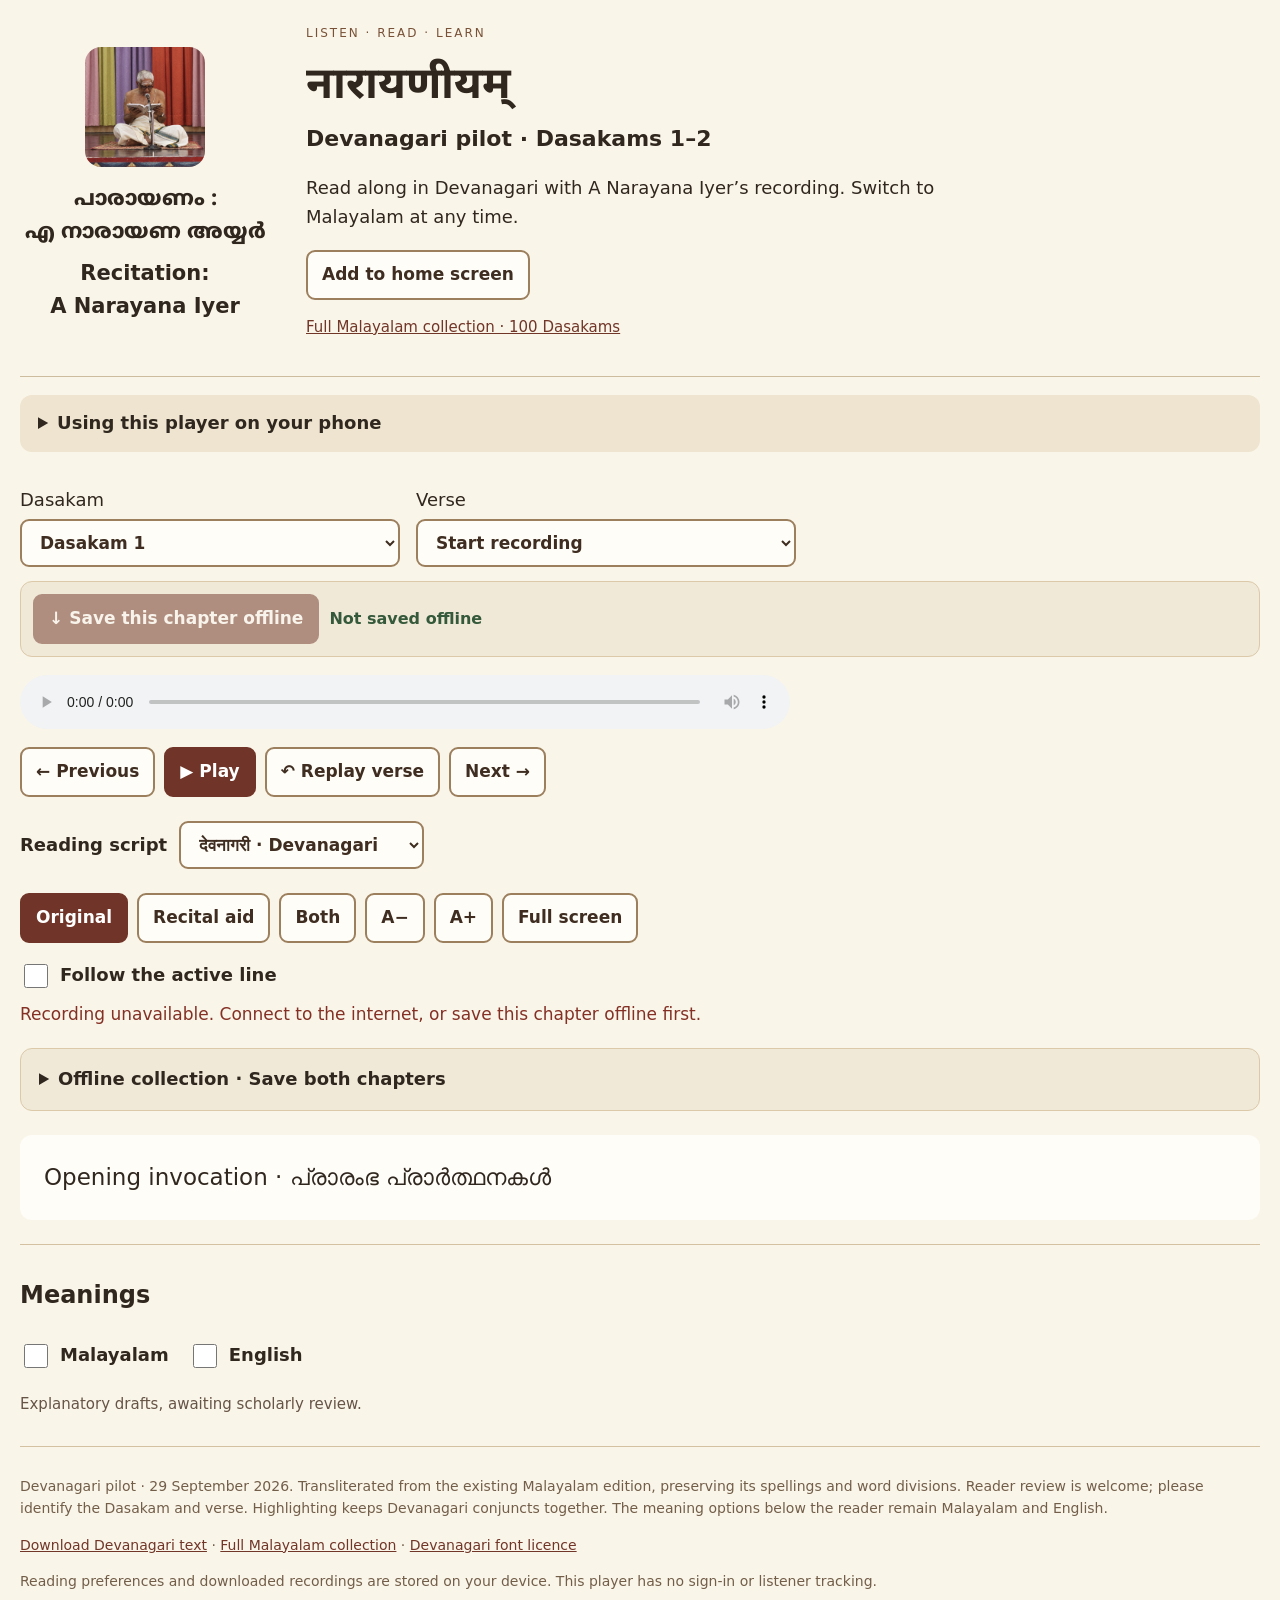
==== devanagari/index.html @ c6fc0608 "Add Devanagari read-along pilot for Dasakams 1 and 2" ====
<!doctype html>
<html lang="en"><head><meta charset="utf-8"><meta name="viewport" content="width=device-width,initial-scale=1,viewport-fit=cover"><meta name="theme-color" content="#703528"><meta name="apple-mobile-web-app-capable" content="yes"><meta name="apple-mobile-web-app-title" content="Narayaneeyam Deva"><title>Narayaneeyam · Devanagari pilot · Dasakams 1–2</title><link rel="manifest" href="manifest.webmanifest"><link rel="apple-touch-icon" href="assets/icon-192.png"><link rel="icon" href="assets/icon.svg" type="image/svg+xml"><link rel="stylesheet" href="style.css"><script src="app.js" defer></script></head>
<body><main>
<header><div class="portrait"><img src="assets/portrait.png" alt="A Narayana Iyer reading" width="120" height="120"><p class="credit ml" lang="ml">പാരായണം :<br>എ നാരായണ അയ്യർ</p><p class="credit">Recitation:<br>A Narayana Iyer</p></div><div><p class="eyebrow">LISTEN · READ · LEARN</p><h1 lang="sa-Deva" class="deva">नारायणीयम्</h1><p class="subtitle">Devanagari pilot · Dasakams 1–2</p><p class="intro">Read along in Devanagari with A Narayana Iyer’s recording. Switch to Malayalam at any time.</p><button id="install">Add to home screen</button><p class="small"><a href="../">Full Malayalam collection · 100 Dasakams</a></p></div></header>
<details id="help"><summary>Using this player on your phone</summary><p>Share this link: <a href="https://shanx999.github.io/narayaneeyam/devanagari/">Open the Devanagari pilot</a></p><ol><li>Open this link in <b>Safari on iPhone</b> or <b>Chrome on Android</b>.</li><li>iPhone: tap Share, then <b>Add to Home Screen</b>. Android: open the browser menu and choose <b>Install app</b> or <b>Add to Home screen</b>.</li><li>Open the new home-screen icon, choose a Dasakam, then tap the dark red <b>Save this chapter offline</b> button directly below the selectors. To save everything, open <b>Offline collection</b> below the playback controls.</li><li>Keep the app open until it says <b>Saved offline</b>. Test playback once in airplane mode.</li></ol><p>Portrait view stacks the two texts for comfortable reading. Turn your phone sideways for two columns. If the phone clears saved website data, download the recordings again.</p></details>
<section class="controls" aria-label="Playback controls"><div class="selectors"><label>Dasakam<select id="chapter" aria-label="Dasakam"></select></label><label>Verse<select id="verse" aria-label="Verse"></select></label></div><div class="save-panel" aria-label="Save for offline listening"><button id="save" class="primary">↓ Save this chapter offline</button><span id="saved" role="status"></span><progress id="progress" max="100" value="0" hidden></progress><p id="downloadStatus" role="status" aria-live="polite"></p><button id="cancelDownload" hidden>Stop download</button></div><audio id="audio" controls preload="metadata" crossorigin="anonymous"></audio><div class="buttons"><button id="previous" aria-label="Previous verse">← Previous</button><button id="play" class="primary">▶ Play</button><button id="replay">↶ Replay verse</button><button id="next" aria-label="Next verse">Next →</button></div><div class="script-control"><label for="script">Reading script</label><select id="script"><option value="deva">देवनागरी · Devanagari</option><option value="ml">മലയാളം · Malayalam</option></select></div><div class="buttons views" aria-label="Reading view"><button id="original" aria-pressed="true">Original</button><button id="recital" aria-pressed="false">Recital aid</button><button id="both" aria-pressed="false">Both</button><button id="smaller" aria-label="Smaller text">A−</button><button id="larger" aria-label="Larger text">A+</button><button id="fullscreen">Full screen</button></div><label class="check"><input id="follow" type="checkbox"> Follow the active line</label><p id="status" role="status" aria-live="polite"></p></section>
<section class="offline-panel"><details><summary>Offline collection · Save both chapters</summary><p id="storageStatus">Checking saved chapters…</p><div class="buttons"><button id="saveAll">↓ Save both chapters</button></div><p class="small">Use Wi-Fi for the whole collection (about 12 MB). Already saved chapters are skipped. Downloads resume chapter by chapter if interrupted.</p><button id="remove" class="quiet">Remove this chapter’s offline recording</button></details></section>
<div id="opening">Loading the reading player…</div><section id="reader" class="mode-original" data-script="deva" hidden><h2 id="heading"></h2><p id="sourceNotice" class="source-notice" hidden>The separated-word scan for this verse is unavailable. Original text and audio remain available.</p><div class="column-headings"><h3 class="original" id="originalHeading">Original Sanskrit · Devanagari script</h3><h3 class="recital">Recital aid · Separated words</h3></div><div id="pairs"></div></section>
<section class="translation-controls"><h2>Meanings</h2><label class="check"><input id="ml" type="checkbox"> Malayalam</label><label class="check"><input id="en" type="checkbox"> English</label><p id="meaningAvailability" class="small"></p></section><section id="meanings" hidden><h3 id="meaningTitle"></h3><p id="meaningMl" class="ml" lang="ml"></p><p id="meaningEn"></p></section>
<footer><p>Devanagari pilot · 29 September 2026. Transliterated from the existing Malayalam edition, preserving its spellings and word divisions. Reader review is welcome; please identify the Dasakam and verse. Highlighting keeps Devanagari conjuncts together. The meaning options below the reader remain Malayalam and English.</p><p><a href="Devanagari-Dasakams-1-2.txt" download>Download Devanagari text</a> · <a href="../">Full Malayalam collection</a> · <a href="assets/OFL-Devanagari.txt">Devanagari font licence</a></p><p>Reading preferences and downloaded recordings are stored on your device. This player has no sign-in or listener tracking.</p></footer>
</main></body></html>
---- devanagari/style.css ----
@font-face{font-family:Malayalam;src:url('assets/malayalam.ttf');font-weight:100 900;font-display:swap}*{box-sizing:border-box}body{margin:0;background:#faf5e9;color:#30271f;font:18px/1.6 system-ui,-apple-system,sans-serif}main{max-width:1600px;margin:auto;padding:24px max(20px,env(safe-area-inset-right)) 28px max(20px,env(safe-area-inset-left))}header{display:flex;align-items:center;gap:36px;padding-bottom:22px;border-bottom:1px solid #cebc9e}.portrait{width:250px;flex-shrink:0;text-align:center}.portrait img{object-fit:cover;border-radius:16px}.credit{font-size:21px;line-height:1.55;font-weight:800;margin:8px 0}.ml{font-family:Malayalam,sans-serif}h1{font-size:44px;line-height:1.5;margin:0}.subtitle{font-size:22px;font-weight:700;margin:0}.eyebrow{font-size:12px;letter-spacing:2px;color:#785238;margin:0 0 12px}.intro{max-width:650px}button,select{font:700 17px/1.4 system-ui,sans-serif;border:2px solid #9c7f5d;background:#fffdf8;border-radius:9px;color:#3e2d20;padding:11px 14px;min-height:48px;max-width:100%;cursor:pointer}button:disabled{opacity:.5;cursor:default}button:focus-visible,select:focus-visible,summary:focus-visible{outline:4px solid #126ba0;outline-offset:3px}.primary,button[aria-pressed=true]{background:#703528;color:white;border-color:#703528}summary{cursor:pointer;font-weight:700;padding:10px 0}details p{margin:8px 0}#help{background:#eee4cf;padding:4px 18px;border-radius:12px;margin:18px 0}.controls{padding:16px 0}.selectors{display:flex;gap:16px}.selectors label{display:flex;flex-direction:column;gap:5px;flex:1;max-width:380px}.buttons{display:flex;gap:9px;flex-wrap:wrap;align-items:center;margin:12px 0}audio{display:block;width:min(770px,100%);margin:18px 0}.check{display:inline-flex;align-items:center;gap:9px;margin:6px 20px 6px 0;font-weight:600}input[type=checkbox]{width:24px;height:24px;accent-color:#703528}#status{color:#843025;font-size:17px;min-height:1em;margin:4px 0}.offline-panel{background:#f1e9d8;border:1px solid #dbc9a9;border-radius:12px;padding:6px 18px;margin-bottom:24px}#saved{font-size:16px;font-weight:700;color:#35593b}progress{width:100%;height:22px;accent-color:#703528}.small{font-size:15px;color:#665446}.quiet{font-size:15px;background:transparent}#reader{--size:36px}.pair,.column-headings{display:grid;grid-template-columns:minmax(0,1fr) minmax(0,1fr);gap:18px}.column-headings{border-bottom:1px solid #cdbb99}.column-headings h3{font-size:17px}.cell{display:block;width:100%;text-align:left;white-space:normal;min-width:0;border:3px solid transparent;border-left:6px solid transparent;background:transparent;border-radius:8px;padding:13px 10px;margin:6px 0;font-family:Malayalam,sans-serif;font-size:var(--size);font-weight:750;line-height:1.95;overflow-wrap:anywhere;cursor:pointer}.lineno{display:block;font:600 12px/1.5 system-ui,sans-serif;color:#725d46;margin-bottom:5px}.cell.active{background:#ffe6a0;border-left-color:#85190f}.word.current{background:#ffcb60;color:#85120b;text-decoration:underline;text-decoration-thickness:4px;text-underline-offset:6px;border-radius:3px}.mode-original .recital,.mode-recital .original{display:none}.mode-original .pair,.mode-recital .pair,.mode-original .column-headings,.mode-recital .column-headings{grid-template-columns:minmax(0,1fr)}#opening{padding:24px;border-radius:12px;background:#fffdf8;font-size:23px}.translation-controls{border-top:1px solid #d3c1a1;padding-top:12px;margin-top:24px}#meanings{padding:18px 24px;background:#eee4ce;border-radius:12px;font-size:23px}#meaningMl{font-size:27px;font-weight:650}footer{font-size:14px;color:#725e49;border-top:1px solid #d3c1a1;margin-top:30px;padding-top:14px}a{color:#713628}h2{font-size:24px}#heading{scroll-margin-top:14px}[hidden]{display:none!important}:fullscreen{background:#faf5e9;overflow:auto}@media(max-width:700px){main{padding-top:16px}header{gap:16px}.portrait{width:128px}.portrait img{width:92px;height:92px}.credit{font-size:14px}h1{font-size:29px}.subtitle{font-size:17px}.intro{display:none}.eyebrow{font-size:10px;letter-spacing:1px}button,select{font-size:16px;padding:10px}#reader{--size:28px}.pair{gap:8px}.cell{padding:9px 6px}.column-headings h3{font-size:15px}.offline-panel{padding:8px 12px}#meanings{padding:14px}#meaningMl{font-size:25px}}@media(max-width:580px){.mode-both .pair{display:block;border-bottom:1px solid #d4c2a1;padding-bottom:12px}.mode-both .column-headings{display:none}.cell .lineno:after{content:' · ' attr(data-label)}.buttons{gap:7px}.selectors{gap:10px}header button{font-size:14px}#heading{font-size:22px}.views button{flex:1 0 auto}#play{flex:1}}@media(prefers-reduced-motion:reduce){*{scroll-behavior:auto!important}}

.selectors label{min-width:0}header>div:last-child{min-width:0}h1{overflow-wrap:anywhere}.source-notice{font-size:18px;border-left:5px solid #996421;background:#fff0c8;padding:12px 16px}.missing-recital .recital{display:none}.missing-recital .original{display:block}.missing-recital .pair,.missing-recital .column-headings{grid-template-columns:minmax(0,1fr)}@media(max-width:700px){.credit{font-size:16px}h1{font-size:clamp(24px,4.6vw,29px)}}

.opening-prayer .column-headings{display:none}.opening-prayer .pair{grid-template-columns:minmax(0,1fr)}.opening-prayer .cell.recital{display:block}.opening-prayer .lineno:after{content:" · Opening prayer"}@media(max-width:580px){.opening-prayer.mode-both .pair{border-bottom:0;padding-bottom:0}}

.save-panel{display:flex;flex-wrap:wrap;align-items:center;gap:10px;background:#f1e9d8;border:1px solid #dbc9a9;border-radius:12px;padding:12px;margin:14px 0}.save-panel #saved{flex:1 0 170px}.save-panel #downloadStatus{flex-basis:100%;font-size:17px;margin:0}.save-panel #downloadStatus:empty{display:none}.save-panel progress{flex-basis:100%}@media(max-width:580px){.save-panel #save{width:100%;font-size:17px}.save-panel #saved{font-size:15px}}

@font-face{font-family:Devanagari;src:url('assets/devanagari.ttf');font-weight:100 900;font-display:swap}.deva,#reader[data-script=deva] .cell{font-family:Devanagari,sans-serif}#reader[data-script=deva] .cell{line-height:1.85}.script-control{display:flex;align-items:center;gap:12px;flex-wrap:wrap;font-weight:750;padding:12px 0}.script-control select{min-width:180px}.pilot-note{font-size:16px;max-width:700px}
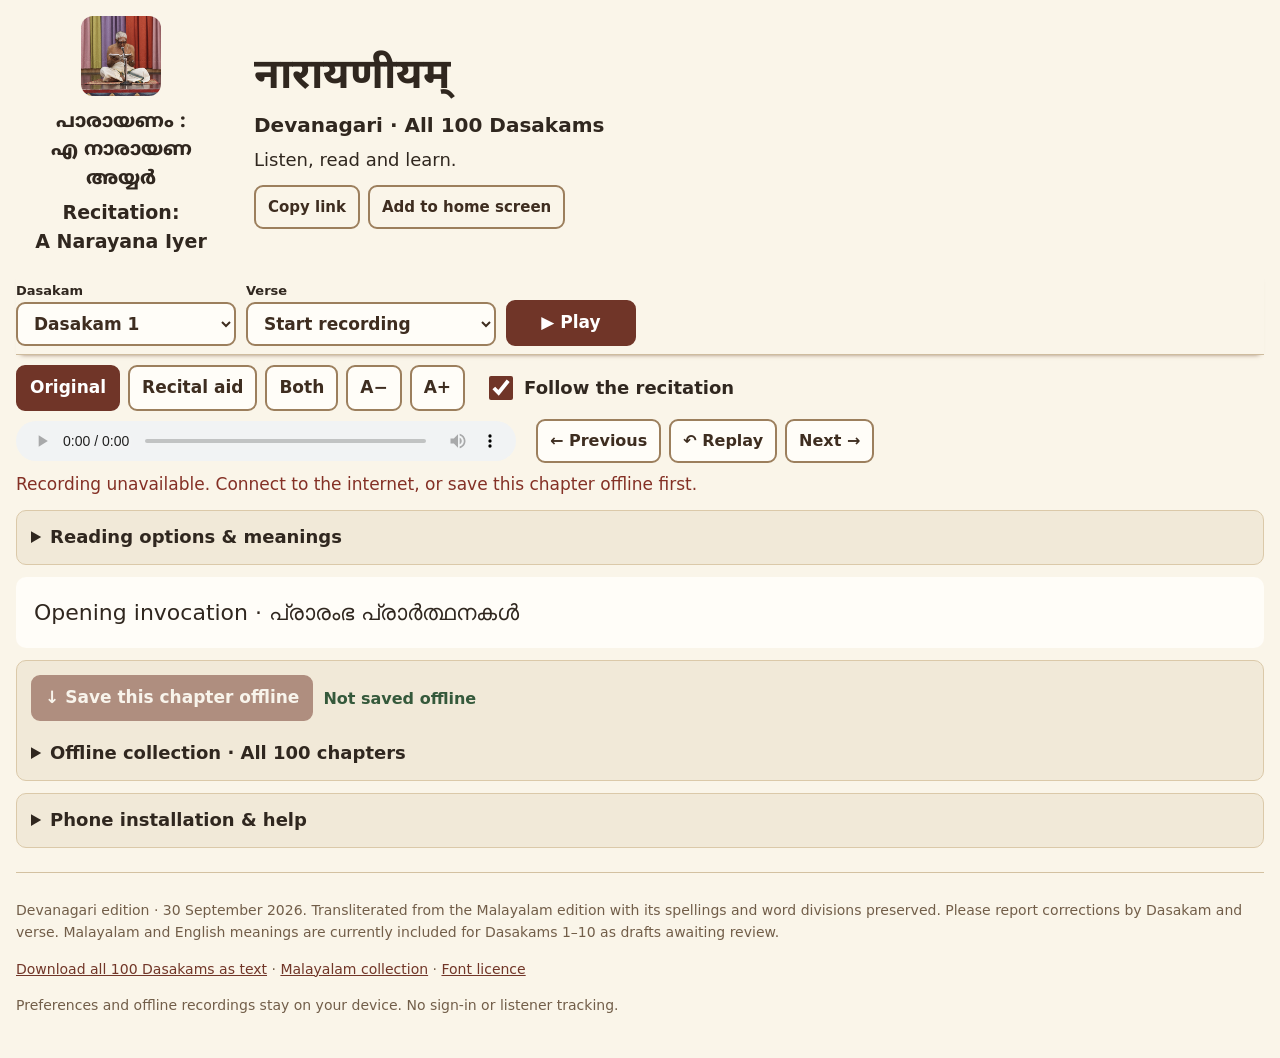
==== commit 35c9c084: "Complete 100-dasakam Devanagari reader with compact controls and automatic following" ====
--- a/devanagari/index.html
+++ b/devanagari/index.html
@@ -1,11 +1,42 @@
 <!doctype html>
-<html lang="en"><head><meta charset="utf-8"><meta name="viewport" content="width=device-width,initial-scale=1,viewport-fit=cover"><meta name="theme-color" content="#703528"><meta name="apple-mobile-web-app-capable" content="yes"><meta name="apple-mobile-web-app-title" content="Narayaneeyam Deva"><title>Narayaneeyam · Devanagari pilot · Dasakams 1–2</title><link rel="manifest" href="manifest.webmanifest"><link rel="apple-touch-icon" href="assets/icon-192.png"><link rel="icon" href="assets/icon.svg" type="image/svg+xml"><link rel="stylesheet" href="style.css"><script src="app.js" defer></script></head>
+<html lang="en">
+<head>
+<meta charset="utf-8"><meta name="viewport" content="width=device-width,initial-scale=1,viewport-fit=cover"><meta name="theme-color" content="#703528"><meta name="apple-mobile-web-app-capable" content="yes"><meta name="apple-mobile-web-app-title" content="Narayaneeyam Deva">
+<title>Narayaneeyam · Devanagari · All 100 Dasakams</title>
+<link rel="manifest" href="manifest.webmanifest"><link rel="apple-touch-icon" href="assets/icon-192.png"><link rel="icon" href="assets/icon.svg" type="image/svg+xml"><link rel="stylesheet" href="style.css"><script src="app.js" defer></script>
+</head>
 <body><main>
-<header><div class="portrait"><img src="assets/portrait.png" alt="A Narayana Iyer reading" width="120" height="120"><p class="credit ml" lang="ml">പാരായണം :<br>എ നാരായണ അയ്യർ</p><p class="credit">Recitation:<br>A Narayana Iyer</p></div><div><p class="eyebrow">LISTEN · READ · LEARN</p><h1 lang="sa-Deva" class="deva">नारायणीयम्</h1><p class="subtitle">Devanagari pilot · Dasakams 1–2</p><p class="intro">Read along in Devanagari with A Narayana Iyer’s recording. Switch to Malayalam at any time.</p><button id="install">Add to home screen</button><p class="small"><a href="../">Full Malayalam collection · 100 Dasakams</a></p></div></header>
-<details id="help"><summary>Using this player on your phone</summary><p>Share this link: <a href="https://shanx999.github.io/narayaneeyam/devanagari/">Open the Devanagari pilot</a></p><ol><li>Open this link in <b>Safari on iPhone</b> or <b>Chrome on Android</b>.</li><li>iPhone: tap Share, then <b>Add to Home Screen</b>. Android: open the browser menu and choose <b>Install app</b> or <b>Add to Home screen</b>.</li><li>Open the new home-screen icon, choose a Dasakam, then tap the dark red <b>Save this chapter offline</b> button directly below the selectors. To save everything, open <b>Offline collection</b> below the playback controls.</li><li>Keep the app open until it says <b>Saved offline</b>. Test playback once in airplane mode.</li></ol><p>Portrait view stacks the two texts for comfortable reading. Turn your phone sideways for two columns. If the phone clears saved website data, download the recordings again.</p></details>
-<section class="controls" aria-label="Playback controls"><div class="selectors"><label>Dasakam<select id="chapter" aria-label="Dasakam"></select></label><label>Verse<select id="verse" aria-label="Verse"></select></label></div><div class="save-panel" aria-label="Save for offline listening"><button id="save" class="primary">↓ Save this chapter offline</button><span id="saved" role="status"></span><progress id="progress" max="100" value="0" hidden></progress><p id="downloadStatus" role="status" aria-live="polite"></p><button id="cancelDownload" hidden>Stop download</button></div><audio id="audio" controls preload="metadata" crossorigin="anonymous"></audio><div class="buttons"><button id="previous" aria-label="Previous verse">← Previous</button><button id="play" class="primary">▶ Play</button><button id="replay">↶ Replay verse</button><button id="next" aria-label="Next verse">Next →</button></div><div class="script-control"><label for="script">Reading script</label><select id="script"><option value="deva">देवनागरी · Devanagari</option><option value="ml">മലയാളം · Malayalam</option></select></div><div class="buttons views" aria-label="Reading view"><button id="original" aria-pressed="true">Original</button><button id="recital" aria-pressed="false">Recital aid</button><button id="both" aria-pressed="false">Both</button><button id="smaller" aria-label="Smaller text">A−</button><button id="larger" aria-label="Larger text">A+</button><button id="fullscreen">Full screen</button></div><label class="check"><input id="follow" type="checkbox"> Follow the active line</label><p id="status" role="status" aria-live="polite"></p></section>
-<section class="offline-panel"><details><summary>Offline collection · Save both chapters</summary><p id="storageStatus">Checking saved chapters…</p><div class="buttons"><button id="saveAll">↓ Save both chapters</button></div><p class="small">Use Wi-Fi for the whole collection (about 12 MB). Already saved chapters are skipped. Downloads resume chapter by chapter if interrupted.</p><button id="remove" class="quiet">Remove this chapter’s offline recording</button></details></section>
-<div id="opening">Loading the reading player…</div><section id="reader" class="mode-original" data-script="deva" hidden><h2 id="heading"></h2><p id="sourceNotice" class="source-notice" hidden>The separated-word scan for this verse is unavailable. Original text and audio remain available.</p><div class="column-headings"><h3 class="original" id="originalHeading">Original Sanskrit · Devanagari script</h3><h3 class="recital">Recital aid · Separated words</h3></div><div id="pairs"></div></section>
-<section class="translation-controls"><h2>Meanings</h2><label class="check"><input id="ml" type="checkbox"> Malayalam</label><label class="check"><input id="en" type="checkbox"> English</label><p id="meaningAvailability" class="small"></p></section><section id="meanings" hidden><h3 id="meaningTitle"></h3><p id="meaningMl" class="ml" lang="ml"></p><p id="meaningEn"></p></section>
-<footer><p>Devanagari pilot · 29 September 2026. Transliterated from the existing Malayalam edition, preserving its spellings and word divisions. Reader review is welcome; please identify the Dasakam and verse. Highlighting keeps Devanagari conjuncts together. The meaning options below the reader remain Malayalam and English.</p><p><a href="Devanagari-Dasakams-1-2.txt" download>Download Devanagari text</a> · <a href="../">Full Malayalam collection</a> · <a href="assets/OFL-Devanagari.txt">Devanagari font licence</a></p><p>Reading preferences and downloaded recordings are stored on your device. This player has no sign-in or listener tracking.</p></footer>
+<header>
+ <div class="portrait"><img src="assets/portrait.png" alt="A Narayana Iyer reading" width="80" height="80"><p class="credit ml" lang="ml">പാരായണം :<br>എ നാരായണ അയ്യർ</p><p class="credit">Recitation:<br>A Narayana Iyer</p></div>
+ <div><h1 lang="sa-Deva" class="deva">नारायणीयम्</h1><p class="subtitle">Devanagari · All 100 Dasakams</p><p class="intro">Listen, read and learn.</p><div class="header-links"><button id="copyLink" class="quiet">Copy link</button><button id="install" class="quiet">Add to home screen</button></div><p id="shareStatus" class="small" role="status"></p></div>
+</header>
+<section id="transport" aria-label="Playback controls">
+ <label>Dasakam<select id="chapter" aria-label="Dasakam"></select></label>
+ <label>Verse<select id="verse" aria-label="Verse"></select></label>
+ <button id="play" class="primary">▶ Play</button>
+</section>
+<div class="reading-tools">
+ <div class="buttons views" aria-label="Reading view"><button id="original" aria-pressed="true">Original</button><button id="recital" aria-pressed="false">Recital aid</button><button id="both" aria-pressed="false">Both</button><button id="smaller" aria-label="Smaller text">A−</button><button id="larger" aria-label="Larger text">A+</button></div>
+ <label class="check"><input id="follow" type="checkbox" checked> Follow the recitation</label>
+ <audio id="audio" controls preload="metadata" crossorigin="anonymous"></audio>
+ <div class="buttons navigation"><button id="previous" aria-label="Previous verse">← Previous</button><button id="replay" aria-label="Replay verse">↶ Replay</button><button id="next" aria-label="Next verse">Next →</button></div>
+</div>
+<p id="status" role="status" aria-live="polite"></p>
+<div id="updateNotice" hidden><span>An updated edition is ready.</span> <button id="refresh">Open update</button></div>
+<details id="options" class="panel"><summary>Reading options &amp; meanings</summary>
+ <div class="script-control"><label for="script">Reading script</label><select id="script"><option value="deva">देवनागरी · Devanagari</option><option value="ml">മലയാളം · Malayalam</option></select><button id="fullscreen">Full screen</button></div>
+ <div class="translation-controls"><b>Show meanings below the verse</b><div><label class="check"><input id="ml" type="checkbox"> Malayalam</label><label class="check"><input id="en" type="checkbox"> English</label></div><p id="meaningAvailability" class="small"></p></div>
+</details>
+<div id="opening">Loading the reading player…</div>
+<section id="reader" class="mode-original" data-script="deva" hidden>
+ <h2 id="heading"></h2><p id="sourceNotice" class="source-notice" hidden>The separated-word scan for this verse is unavailable. Original text and audio remain available.</p>
+ <div class="column-headings"><h3 class="original" id="originalHeading">Original Sanskrit · Devanagari script</h3><h3 class="recital">Recital aid · Separated words</h3></div><div id="pairs"></div>
+</section>
+<section id="meanings" hidden><h3 id="meaningTitle"></h3><p id="meaningMl" class="ml" lang="ml"></p><p id="meaningEn"></p></section>
+<section class="offline-panel panel" aria-label="Save for offline listening">
+ <div class="save-panel"><button id="save" class="primary">↓ Save this chapter offline</button><span id="saved" role="status"></span><progress id="progress" max="100" value="0" hidden></progress><p id="downloadStatus" role="status" aria-live="polite"></p><button id="cancelDownload" hidden>Stop download</button></div>
+ <details><summary>Offline collection · All 100 chapters</summary><p id="storageStatus">Checking saved chapters…</p><button id="saveAll">↓ Save all 100 chapters</button><p class="small">Use Wi-Fi for the whole collection (about 530 MB of audio). Already saved chapters are skipped, including recordings saved in the Malayalam player. Downloads resume chapter by chapter if interrupted.</p><button id="remove" class="quiet">Remove this chapter’s offline recording</button></details>
+</section>
+<details id="help" class="panel"><summary>Phone installation &amp; help</summary><ol><li>Open this link in <b>Safari on iPhone</b> or <b>Chrome on Android</b>.</li><li>iPhone: tap Share, then <b>Add to Home Screen</b>. Android: open the browser menu and choose <b>Install app</b> or <b>Add to Home screen</b>.</li><li>Choose a Dasakam, then use <b>Save this chapter offline</b> below the verse. Keep the app open until it says <b>Saved offline</b>. Test playback once in airplane mode.</li></ol><p><b>Follow the recitation</b> keeps the highlighted words in view. Turn it off to browse freely. Tap any line to replay it. Use <b>A+</b> for larger text. Turn your phone sideways to see Original and Recital aid in two columns.</p><p>If your phone clears saved website data, download the recordings again.</p><p><a href="https://shanx999.github.io/narayaneeyam/devanagari/">Narayaneeyam · Devanagari</a> · <a href="../">Malayalam collection</a></p></details>
+<footer><p>Devanagari edition · 30 September 2026. Transliterated from the Malayalam edition with its spellings and word divisions preserved. Please report corrections by Dasakam and verse. Malayalam and English meanings are currently included for Dasakams 1–10 as drafts awaiting review.</p><p><a href="Devanagari-Dasakams-1-100.txt" download>Download all 100 Dasakams as text</a> · <a href="../">Malayalam collection</a> · <a href="assets/OFL-Devanagari.txt">Font licence</a></p><p>Preferences and offline recordings stay on your device. No sign-in or listener tracking.</p></footer>
 </main></body></html>
--- a/devanagari/style.css
+++ b/devanagari/style.css
@@ -1,9 +1,15 @@
-@font-face{font-family:Malayalam;src:url('assets/malayalam.ttf');font-weight:100 900;font-display:swap}*{box-sizing:border-box}body{margin:0;background:#faf5e9;color:#30271f;font:18px/1.6 system-ui,-apple-system,sans-serif}main{max-width:1600px;margin:auto;padding:24px max(20px,env(safe-area-inset-right)) 28px max(20px,env(safe-area-inset-left))}header{display:flex;align-items:center;gap:36px;padding-bottom:22px;border-bottom:1px solid #cebc9e}.portrait{width:250px;flex-shrink:0;text-align:center}.portrait img{object-fit:cover;border-radius:16px}.credit{font-size:21px;line-height:1.55;font-weight:800;margin:8px 0}.ml{font-family:Malayalam,sans-serif}h1{font-size:44px;line-height:1.5;margin:0}.subtitle{font-size:22px;font-weight:700;margin:0}.eyebrow{font-size:12px;letter-spacing:2px;color:#785238;margin:0 0 12px}.intro{max-width:650px}button,select{font:700 17px/1.4 system-ui,sans-serif;border:2px solid #9c7f5d;background:#fffdf8;border-radius:9px;color:#3e2d20;padding:11px 14px;min-height:48px;max-width:100%;cursor:pointer}button:disabled{opacity:.5;cursor:default}button:focus-visible,select:focus-visible,summary:focus-visible{outline:4px solid #126ba0;outline-offset:3px}.primary,button[aria-pressed=true]{background:#703528;color:white;border-color:#703528}summary{cursor:pointer;font-weight:700;padding:10px 0}details p{margin:8px 0}#help{background:#eee4cf;padding:4px 18px;border-radius:12px;margin:18px 0}.controls{padding:16px 0}.selectors{display:flex;gap:16px}.selectors label{display:flex;flex-direction:column;gap:5px;flex:1;max-width:380px}.buttons{display:flex;gap:9px;flex-wrap:wrap;align-items:center;margin:12px 0}audio{display:block;width:min(770px,100%);margin:18px 0}.check{display:inline-flex;align-items:center;gap:9px;margin:6px 20px 6px 0;font-weight:600}input[type=checkbox]{width:24px;height:24px;accent-color:#703528}#status{color:#843025;font-size:17px;min-height:1em;margin:4px 0}.offline-panel{background:#f1e9d8;border:1px solid #dbc9a9;border-radius:12px;padding:6px 18px;margin-bottom:24px}#saved{font-size:16px;font-weight:700;color:#35593b}progress{width:100%;height:22px;accent-color:#703528}.small{font-size:15px;color:#665446}.quiet{font-size:15px;background:transparent}#reader{--size:36px}.pair,.column-headings{display:grid;grid-template-columns:minmax(0,1fr) minmax(0,1fr);gap:18px}.column-headings{border-bottom:1px solid #cdbb99}.column-headings h3{font-size:17px}.cell{display:block;width:100%;text-align:left;white-space:normal;min-width:0;border:3px solid transparent;border-left:6px solid transparent;background:transparent;border-radius:8px;padding:13px 10px;margin:6px 0;font-family:Malayalam,sans-serif;font-size:var(--size);font-weight:750;line-height:1.95;overflow-wrap:anywhere;cursor:pointer}.lineno{display:block;font:600 12px/1.5 system-ui,sans-serif;color:#725d46;margin-bottom:5px}.cell.active{background:#ffe6a0;border-left-color:#85190f}.word.current{background:#ffcb60;color:#85120b;text-decoration:underline;text-decoration-thickness:4px;text-underline-offset:6px;border-radius:3px}.mode-original .recital,.mode-recital .original{display:none}.mode-original .pair,.mode-recital .pair,.mode-original .column-headings,.mode-recital .column-headings{grid-template-columns:minmax(0,1fr)}#opening{padding:24px;border-radius:12px;background:#fffdf8;font-size:23px}.translation-controls{border-top:1px solid #d3c1a1;padding-top:12px;margin-top:24px}#meanings{padding:18px 24px;background:#eee4ce;border-radius:12px;font-size:23px}#meaningMl{font-size:27px;font-weight:650}footer{font-size:14px;color:#725e49;border-top:1px solid #d3c1a1;margin-top:30px;padding-top:14px}a{color:#713628}h2{font-size:24px}#heading{scroll-margin-top:14px}[hidden]{display:none!important}:fullscreen{background:#faf5e9;overflow:auto}@media(max-width:700px){main{padding-top:16px}header{gap:16px}.portrait{width:128px}.portrait img{width:92px;height:92px}.credit{font-size:14px}h1{font-size:29px}.subtitle{font-size:17px}.intro{display:none}.eyebrow{font-size:10px;letter-spacing:1px}button,select{font-size:16px;padding:10px}#reader{--size:28px}.pair{gap:8px}.cell{padding:9px 6px}.column-headings h3{font-size:15px}.offline-panel{padding:8px 12px}#meanings{padding:14px}#meaningMl{font-size:25px}}@media(max-width:580px){.mode-both .pair{display:block;border-bottom:1px solid #d4c2a1;padding-bottom:12px}.mode-both .column-headings{display:none}.cell .lineno:after{content:' · ' attr(data-label)}.buttons{gap:7px}.selectors{gap:10px}header button{font-size:14px}#heading{font-size:22px}.views button{flex:1 0 auto}#play{flex:1}}@media(prefers-reduced-motion:reduce){*{scroll-behavior:auto!important}}
-
-.selectors label{min-width:0}header>div:last-child{min-width:0}h1{overflow-wrap:anywhere}.source-notice{font-size:18px;border-left:5px solid #996421;background:#fff0c8;padding:12px 16px}.missing-recital .recital{display:none}.missing-recital .original{display:block}.missing-recital .pair,.missing-recital .column-headings{grid-template-columns:minmax(0,1fr)}@media(max-width:700px){.credit{font-size:16px}h1{font-size:clamp(24px,4.6vw,29px)}}
-
-.opening-prayer .column-headings{display:none}.opening-prayer .pair{grid-template-columns:minmax(0,1fr)}.opening-prayer .cell.recital{display:block}.opening-prayer .lineno:after{content:" · Opening prayer"}@media(max-width:580px){.opening-prayer.mode-both .pair{border-bottom:0;padding-bottom:0}}
-
-.save-panel{display:flex;flex-wrap:wrap;align-items:center;gap:10px;background:#f1e9d8;border:1px solid #dbc9a9;border-radius:12px;padding:12px;margin:14px 0}.save-panel #saved{flex:1 0 170px}.save-panel #downloadStatus{flex-basis:100%;font-size:17px;margin:0}.save-panel #downloadStatus:empty{display:none}.save-panel progress{flex-basis:100%}@media(max-width:580px){.save-panel #save{width:100%;font-size:17px}.save-panel #saved{font-size:15px}}
-
-@font-face{font-family:Devanagari;src:url('assets/devanagari.ttf');font-weight:100 900;font-display:swap}.deva,#reader[data-script=deva] .cell{font-family:Devanagari,sans-serif}#reader[data-script=deva] .cell{line-height:1.85}.script-control{display:flex;align-items:center;gap:12px;flex-wrap:wrap;font-weight:750;padding:12px 0}.script-control select{min-width:180px}.pilot-note{font-size:16px;max-width:700px}
+@font-face{font-family:Malayalam;src:url('assets/malayalam.ttf');font-weight:100 900;font-display:swap}
+@font-face{font-family:Devanagari;src:url('assets/devanagari.ttf');font-weight:100 900;font-display:swap}
+*{box-sizing:border-box}body{margin:0;background:#faf5e9;color:#30271f;font:18px/1.6 system-ui,-apple-system,sans-serif}main{max-width:1500px;margin:auto;padding:16px max(16px,env(safe-area-inset-right)) 28px max(16px,env(safe-area-inset-left))}
+header{display:flex;align-items:center;gap:28px;padding:0 0 14px}.portrait{width:210px;flex-shrink:0;text-align:center}.portrait img{object-fit:cover;border-radius:12px}.credit{font-size:19px;line-height:1.5;font-weight:800;margin:4px 0}.ml{font-family:Malayalam,sans-serif}.deva{font-family:Devanagari,sans-serif}header>div:last-child{min-width:0}h1{font-size:42px;line-height:1.5;margin:0;overflow-wrap:anywhere}.subtitle{font-size:20px;font-weight:700;margin:0}.intro{margin:5px 0}.header-links{display:flex;gap:8px;flex-wrap:wrap;margin-top:10px}
+button,select{font:700 17px/1.4 system-ui,sans-serif;border:2px solid #9c7f5d;background:#fffdf8;border-radius:9px;color:#3e2d20;padding:9px 12px;min-height:44px;max-width:100%;cursor:pointer}button:disabled{opacity:.5;cursor:default}button:focus-visible,select:focus-visible,summary:focus-visible{outline:4px solid #126ba0;outline-offset:3px}.primary,button[aria-pressed=true]{background:#703528;color:white;border-color:#703528}a{color:#713628}
+#transport{position:sticky;top:0;z-index:10;display:grid;grid-template-columns:minmax(100px,220px) minmax(110px,250px) minmax(90px,130px);align-items:end;gap:10px;padding:8px 0;background:#faf5e9;border-bottom:1px solid #cebc9e;box-shadow:0 4px 5px -5px #785238}#transport label{font-size:13px;font-weight:700;display:flex;flex-direction:column;min-width:0}#transport select{width:100%}#play{white-space:nowrap}
+.reading-tools{display:flex;flex-wrap:wrap;align-items:center;gap:8px 20px;padding-top:10px}.buttons{display:flex;gap:8px;flex-wrap:wrap;align-items:center;margin:0}.check{display:inline-flex;align-items:center;gap:8px;margin:6px 12px 6px 0;font-weight:600}input[type=checkbox]{width:24px;height:24px;accent-color:#703528;flex-shrink:0}audio{display:block;width:min(500px,100%);height:40px}.navigation button{font-size:16px}#status{color:#843025;font-size:17px;margin:8px 0}#status:empty,#shareStatus:empty{display:none}#updateNotice{padding:12px;background:#ffe6a0;border:2px solid #9c7f5d;border-radius:9px;margin:8px 0}
+.panel{border:1px solid #dbc9a9;border-radius:10px;padding:4px 14px;margin:12px 0;background:#f1e9d8}summary{cursor:pointer;font-weight:700;padding:8px 0;min-height:44px}details p{margin:8px 0}.script-control{display:flex;align-items:center;gap:12px;flex-wrap:wrap;font-weight:700;padding:10px 0}.translation-controls{padding:8px 0}.small{font-size:15px;color:#665446}.quiet{font-size:15px;background:transparent}
+#reader{--size:36px}h2{font-size:24px}#heading{margin:14px 0 4px;scroll-margin-top:100px}.pair,.column-headings{display:grid;grid-template-columns:minmax(0,1fr) minmax(0,1fr);gap:18px}.column-headings{border-bottom:1px solid #cdbb99}.column-headings h3{font-size:16px;margin:8px 0}.cell{display:block;width:100%;text-align:left;white-space:normal;min-width:0;border:3px solid transparent;border-left:6px solid transparent;background:transparent;border-radius:8px;padding:10px;margin:5px 0;font-family:Malayalam,sans-serif;font-size:var(--size);font-weight:750;line-height:1.95;overflow-wrap:anywhere;cursor:pointer}#reader[data-script=deva] .cell{font-family:Devanagari,sans-serif;line-height:1.85}.lineno{display:block;font:600 12px/1.5 system-ui,sans-serif;color:#725d46;margin-bottom:4px}.cell.active{background:#ffe6a0;border-left-color:#85190f}.word.current{background:#ffcb60;color:#85120b;text-decoration:underline;text-decoration-thickness:4px;text-underline-offset:6px;border-radius:3px}
+.mode-original .recital,.mode-recital .original{display:none}.mode-original .pair,.mode-recital .pair,.mode-original .column-headings,.mode-recital .column-headings{grid-template-columns:minmax(0,1fr)}.source-notice{font-size:18px;border-left:5px solid #996421;background:#fff0c8;padding:12px 16px}.missing-recital .recital{display:none}.missing-recital .original{display:block}.missing-recital .pair,.missing-recital .column-headings{grid-template-columns:minmax(0,1fr)}.opening-prayer .column-headings{display:none}.opening-prayer .pair{grid-template-columns:minmax(0,1fr)}.opening-prayer .cell.recital{display:block}.opening-prayer .lineno:after{content:' · Opening prayer'}
+#opening{padding:18px;border-radius:10px;background:#fffdf8;font-size:22px}#meanings{padding:16px 20px;background:#eee4ce;border-radius:12px;font-size:23px}#meaningMl{font-size:27px;font-weight:650}#saved{font-size:16px;font-weight:700;color:#35593b}.save-panel{display:flex;flex-wrap:wrap;align-items:center;gap:10px;padding:10px 0}.save-panel #saved{flex:1 0 160px}.save-panel #downloadStatus{flex-basis:100%;font-size:17px;margin:0}.save-panel #downloadStatus:empty{display:none}progress{width:100%;height:22px;accent-color:#703528;flex-basis:100%}footer{font-size:14px;color:#725e49;border-top:1px solid #d3c1a1;margin-top:24px;padding-top:12px}[hidden]{display:none!important}:fullscreen{background:#faf5e9;overflow:auto}
+@media(max-width:700px){main{padding-top:12px}header{gap:16px}.portrait{width:140px}.portrait img{width:68px;height:68px}.credit{font-size:16px}h1{font-size:clamp(26px,5vw,34px)}.subtitle{font-size:16px}.intro{display:none}.header-links{gap:5px}.header-links button{font-size:14px;padding:7px}button,select{font-size:16px;padding:8px}#transport{gap:7px;grid-template-columns:minmax(0,1fr) minmax(0,1.1fr) 88px}#reader{--size:28px}.pair{gap:8px}.cell{padding:9px 6px}.column-headings h3{font-size:15px}.reading-tools{gap:8px}.views{gap:6px}.views button{padding:8px 7px}.navigation{width:100%;justify-content:space-between}.navigation button{flex:1}audio{width:100%}#meanings{padding:14px}#meaningMl{font-size:25px}#heading{font-size:21px}.panel{padding:4px 12px}}
+@media(max-width:580px){.mode-both .pair{display:block;border-bottom:1px solid #d4c2a1;padding-bottom:10px}.mode-both .column-headings{display:none}.cell .lineno:after{content:' · ' attr(data-label)}.opening-prayer.mode-both .pair{border-bottom:0;padding-bottom:0}.save-panel #save{width:100%}}
+@media(max-height:450px) and (min-width:581px){#transport{padding:4px 0;grid-template-columns:190px 200px 105px}#transport label{flex-direction:row;align-items:center;gap:8px}#transport select{min-width:0}.cell{padding-top:6px;padding-bottom:6px}}
+@media(prefers-reduced-motion:reduce){*{scroll-behavior:auto!important}}
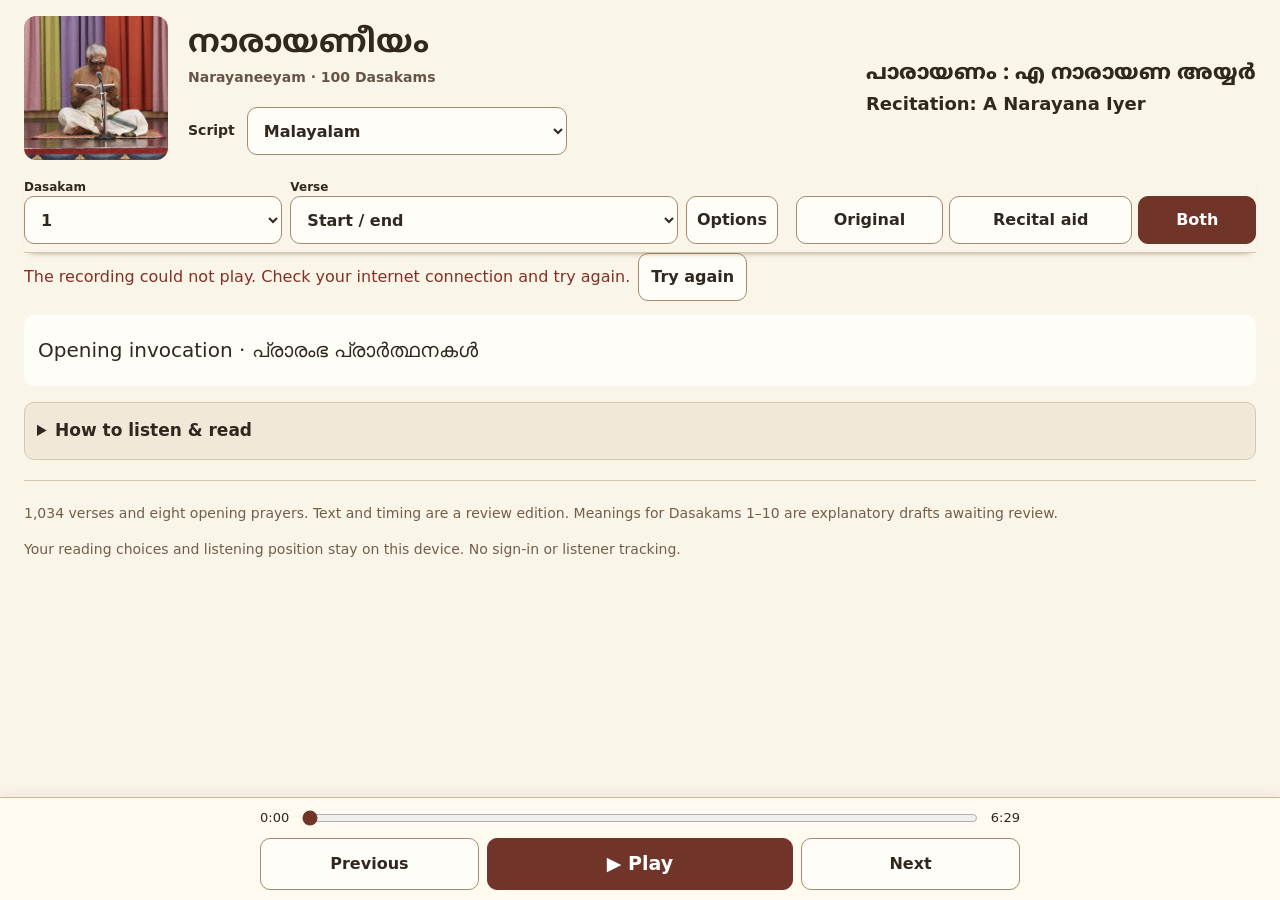
==== commit bae5646b: "Retire legacy players and direct visitors to streaming reader" ====
--- a/devanagari/index.html
+++ b/devanagari/index.html
@@ -1,42 +1,12 @@
 <!doctype html>
-<html lang="en">
-<head>
-<meta charset="utf-8"><meta name="viewport" content="width=device-width,initial-scale=1,viewport-fit=cover"><meta name="theme-color" content="#703528"><meta name="apple-mobile-web-app-capable" content="yes"><meta name="apple-mobile-web-app-title" content="Narayaneeyam Deva">
-<title>Narayaneeyam · Devanagari · All 100 Dasakams</title>
-<link rel="manifest" href="manifest.webmanifest"><link rel="apple-touch-icon" href="assets/icon-192.png"><link rel="icon" href="assets/icon.svg" type="image/svg+xml"><link rel="stylesheet" href="style.css"><script src="app.js" defer></script>
-</head>
-<body><main>
-<header>
- <div class="portrait"><img src="assets/portrait.png" alt="A Narayana Iyer reading" width="80" height="80"><p class="credit ml" lang="ml">പാരായണം :<br>എ നാരായണ അയ്യർ</p><p class="credit">Recitation:<br>A Narayana Iyer</p></div>
- <div><h1 lang="sa-Deva" class="deva">नारायणीयम्</h1><p class="subtitle">Devanagari · All 100 Dasakams</p><p class="intro">Listen, read and learn.</p><div class="header-links"><button id="copyLink" class="quiet">Copy link</button><button id="install" class="quiet">Add to home screen</button></div><p id="shareStatus" class="small" role="status"></p></div>
-</header>
-<section id="transport" aria-label="Playback controls">
- <label>Dasakam<select id="chapter" aria-label="Dasakam"></select></label>
- <label>Verse<select id="verse" aria-label="Verse"></select></label>
- <button id="play" class="primary">▶ Play</button>
-</section>
-<div class="reading-tools">
- <div class="buttons views" aria-label="Reading view"><button id="original" aria-pressed="true">Original</button><button id="recital" aria-pressed="false">Recital aid</button><button id="both" aria-pressed="false">Both</button><button id="smaller" aria-label="Smaller text">A−</button><button id="larger" aria-label="Larger text">A+</button></div>
- <label class="check"><input id="follow" type="checkbox" checked> Follow the recitation</label>
- <audio id="audio" controls preload="metadata" crossorigin="anonymous"></audio>
- <div class="buttons navigation"><button id="previous" aria-label="Previous verse">← Previous</button><button id="replay" aria-label="Replay verse">↶ Replay</button><button id="next" aria-label="Next verse">Next →</button></div>
-</div>
-<p id="status" role="status" aria-live="polite"></p>
-<div id="updateNotice" hidden><span>An updated edition is ready.</span> <button id="refresh">Open update</button></div>
-<details id="options" class="panel"><summary>Reading options &amp; meanings</summary>
- <div class="script-control"><label for="script">Reading script</label><select id="script"><option value="deva">देवनागरी · Devanagari</option><option value="ml">മലയാളം · Malayalam</option></select><button id="fullscreen">Full screen</button></div>
- <div class="translation-controls"><b>Show meanings below the verse</b><div><label class="check"><input id="ml" type="checkbox"> Malayalam</label><label class="check"><input id="en" type="checkbox"> English</label></div><p id="meaningAvailability" class="small"></p></div>
-</details>
-<div id="opening">Loading the reading player…</div>
-<section id="reader" class="mode-original" data-script="deva" hidden>
- <h2 id="heading"></h2><p id="sourceNotice" class="source-notice" hidden>The separated-word scan for this verse is unavailable. Original text and audio remain available.</p>
- <div class="column-headings"><h3 class="original" id="originalHeading">Original Sanskrit · Devanagari script</h3><h3 class="recital">Recital aid · Separated words</h3></div><div id="pairs"></div>
-</section>
-<section id="meanings" hidden><h3 id="meaningTitle"></h3><p id="meaningMl" class="ml" lang="ml"></p><p id="meaningEn"></p></section>
-<section class="offline-panel panel" aria-label="Save for offline listening">
- <div class="save-panel"><button id="save" class="primary">↓ Save this chapter offline</button><span id="saved" role="status"></span><progress id="progress" max="100" value="0" hidden></progress><p id="downloadStatus" role="status" aria-live="polite"></p><button id="cancelDownload" hidden>Stop download</button></div>
- <details><summary>Offline collection · All 100 chapters</summary><p id="storageStatus">Checking saved chapters…</p><button id="saveAll">↓ Save all 100 chapters</button><p class="small">Use Wi-Fi for the whole collection (about 530 MB of audio). Already saved chapters are skipped, including recordings saved in the Malayalam player. Downloads resume chapter by chapter if interrupted.</p><button id="remove" class="quiet">Remove this chapter’s offline recording</button></details>
-</section>
-<details id="help" class="panel"><summary>Phone installation &amp; help</summary><ol><li>Open this link in <b>Safari on iPhone</b> or <b>Chrome on Android</b>.</li><li>iPhone: tap Share, then <b>Add to Home Screen</b>. Android: open the browser menu and choose <b>Install app</b> or <b>Add to Home screen</b>.</li><li>Choose a Dasakam, then use <b>Save this chapter offline</b> below the verse. Keep the app open until it says <b>Saved offline</b>. Test playback once in airplane mode.</li></ol><p><b>Follow the recitation</b> keeps the highlighted words in view. Turn it off to browse freely. Tap any line to replay it. Use <b>A+</b> for larger text. Turn your phone sideways to see Original and Recital aid in two columns.</p><p>If your phone clears saved website data, download the recordings again.</p><p><a href="https://shanx999.github.io/narayaneeyam/devanagari/">Narayaneeyam · Devanagari</a> · <a href="../">Malayalam collection</a></p></details>
-<footer><p>Devanagari edition · 30 September 2026. Transliterated from the Malayalam edition with its spellings and word divisions preserved. Please report corrections by Dasakam and verse. Malayalam and English meanings are currently included for Dasakams 1–10 as drafts awaiting review.</p><p><a href="Devanagari-Dasakams-1-100.txt" download>Download all 100 Dasakams as text</a> · <a href="../">Malayalam collection</a> · <a href="assets/OFL-Devanagari.txt">Font licence</a></p><p>Preferences and offline recordings stay on your device. No sign-in or listener tracking.</p></footer>
-</main></body></html>
+<html lang="en"><head><meta charset="utf-8">
+<meta name="viewport" content="width=device-width,initial-scale=1">
+<meta name="robots" content="noindex,follow">
+<meta http-equiv="refresh" content="0; url=../listen/">
+<link rel="canonical" href="https://shanx999.github.io/narayaneeyam/listen/">
+<title>Narayaneeyam · Continue to the reading player</title>
+<style>body{margin:40px auto;padding:0 24px;max-width:580px;background:#faf5e9;color:#30271f;font:20px/1.6 system-ui,sans-serif}a{color:#703528;font-weight:700}</style>
+<script src="app.js" defer></script></head><body>
+<h1>Narayaneeyam</h1><p>This edition has been retired.</p>
+<p><a href="../listen/">Open the Malayalam &amp; Devanagari reading player</a></p>
+</body></html>
